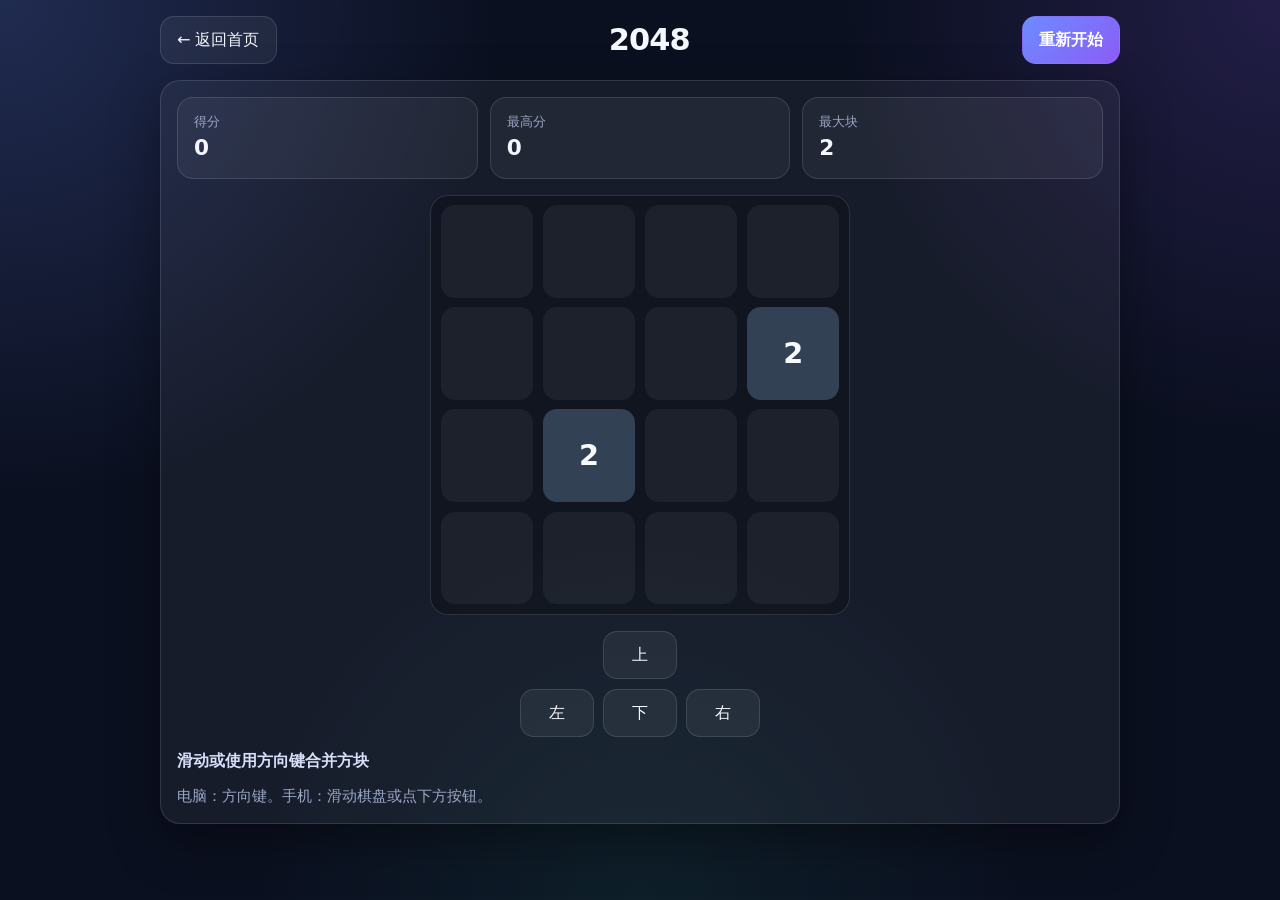
==== games/2048/index.html @ 2c10c1f5 "初始化静态小游戏平台并接入五个可玩小游戏 新增响应式首页卡片入口，支持跳转到贪吃蛇、井字棋、记忆翻牌、2048、打砖块，游戏页可一键返回平台首页。" ====
<!DOCTYPE html>
<html lang="zh-CN">
<head>
  <meta charset="UTF-8" />
  <meta name="viewport" content="width=device-width, initial-scale=1, viewport-fit=cover, user-scalable=no" />
  <meta name="theme-color" content="#0b1020" />
  <title>2048 · 小游戏中心</title>
  <link rel="stylesheet" href="../../css/style.css" />
  <style>
    .grid-2048 {
      display: grid;
      grid-template-columns: repeat(4, 1fr);
      gap: 0.6rem;
      width: min(420px, 100%);
      margin: 0 auto;
      padding: 0.6rem;
      border-radius: 18px;
      background: rgba(0,0,0,0.25);
      border: 1px solid var(--border);
      touch-action: none;
    }
    .tile {
      aspect-ratio: 1;
      display: grid;
      place-items: center;
      border-radius: 14px;
      background: rgba(255,255,255,0.05);
      font-size: clamp(1.1rem, 5vw, 1.8rem);
      font-weight: 700;
      color: #f8fafc;
    }
    .t2 { background: #334155; }
    .t4 { background: #475569; }
    .t8 { background: #b45309; }
    .t16 { background: #c2410c; }
    .t32 { background: #dc2626; }
    .t64 { background: #e11d48; }
    .t128 { background: #7c3aed; font-size: clamp(1rem, 4.4vw, 1.5rem); }
    .t256 { background: #6d28d9; font-size: clamp(1rem, 4.4vw, 1.5rem); }
    .t512 { background: #4f46e5; font-size: clamp(1rem, 4.4vw, 1.5rem); }
    .t1024 { background: #2563eb; font-size: clamp(0.9rem, 3.8vw, 1.25rem); }
    .t2048, .t4096, .t8192 { background: #059669; font-size: clamp(0.85rem, 3.5vw, 1.15rem); }
  </style>
</head>
<body>
  <main class="game-shell">
    <div class="topbar">
      <button class="btn" type="button" data-back-home>← 返回首页</button>
      <h1>2048</h1>
      <button class="btn btn-primary" id="restartBtn" type="button">重新开始</button>
    </div>
    <section class="panel">
      <div class="score-row">
        <div class="score-box"><span>得分</span><strong id="score">0</strong></div>
        <div class="score-box"><span>最高分</span><strong id="best">0</strong></div>
        <div class="score-box"><span>最大块</span><strong id="maxTile">0</strong></div>
      </div>
      <div class="grid-2048" id="board" aria-label="2048 棋盘"></div>
      <div class="controls" aria-label="方向控制">
        <span class="spacer"></span>
        <button class="btn" type="button" data-dir="up">上</button>
        <span class="spacer"></span>
        <button class="btn" type="button" data-dir="left">左</button>
        <button class="btn" type="button" data-dir="down">下</button>
        <button class="btn" type="button" data-dir="right">右</button>
      </div>
      <p class="status" id="status">滑动或使用方向键合并方块</p>
      <p class="hint">电脑：方向键。手机：滑动棋盘或点下方按钮。</p>
    </section>
  </main>
  <script src="../../js/common.js"></script>
  <script>
    const boardEl = document.getElementById("board");
    const scoreEl = document.getElementById("score");
    const bestEl = document.getElementById("best");
    const maxEl = document.getElementById("maxTile");
    const statusEl = document.getElementById("status");
    const BEST_KEY = "gc_2048_best";
    let grid, score, best, touchStart;

    best = GameCenter.storage.get(BEST_KEY, 0);
    bestEl.textContent = best;

    function emptyCells() {
      const list = [];
      for (let r = 0; r < 4; r++) for (let c = 0; c < 4; c++) if (!grid[r][c]) list.push([r, c]);
      return list;
    }

    function addRandom() {
      const list = emptyCells();
      if (!list.length) return;
      const [r, c] = list[Math.floor(Math.random() * list.length)];
      grid[r][c] = Math.random() < 0.9 ? 2 : 4;
    }

    function render() {
      boardEl.innerHTML = "";
      let maxTile = 0;
      for (let r = 0; r < 4; r++) {
        for (let c = 0; c < 4; c++) {
          const v = grid[r][c];
          maxTile = Math.max(maxTile, v);
          const div = document.createElement("div");
          div.className = "tile" + (v ? " t" + Math.min(v, 8192) : "");
          div.textContent = v || "";
          boardEl.appendChild(div);
        }
      }
      scoreEl.textContent = score;
      maxEl.textContent = maxTile;
      if (score > best) {
        best = score;
        bestEl.textContent = best;
        GameCenter.storage.set(BEST_KEY, best);
      }
    }

    function slide(line) {
      const nums = line.filter(Boolean);
      const out = [];
      let gained = 0;
      for (let i = 0; i < nums.length; i++) {
        if (nums[i] === nums[i + 1]) {
          out.push(nums[i] * 2);
          gained += nums[i] * 2;
          i++;
        } else {
          out.push(nums[i]);
        }
      }
      while (out.length < 4) out.push(0);
      return { line: out, gained, changed: out.some((v, i) => v !== line[i]) };
    }

    function move(dir) {
      let changed = false;
      let gained = 0;
      const next = grid.map((row) => row.slice());
      const apply = (getter, setter) => {
        for (let i = 0; i < 4; i++) {
          const line = getter(i);
          const res = slide(line);
          setter(i, res.line);
          gained += res.gained;
          changed = changed || res.changed;
        }
      };
      if (dir === "left") apply((r) => next[r], (r, line) => { next[r] = line; });
      if (dir === "right") apply((r) => next[r].slice().reverse(), (r, line) => { next[r] = line.reverse(); });
      if (dir === "up") apply((c) => [next[0][c], next[1][c], next[2][c], next[3][c]], (c, line) => {
        for (let r = 0; r < 4; r++) next[r][c] = line[r];
      });
      if (dir === "down") apply((c) => [next[3][c], next[2][c], next[1][c], next[0][c]], (c, line) => {
        for (let r = 0; r < 4; r++) next[3 - r][c] = line[r];
      });
      if (!changed) return;
      grid = next;
      score += gained;
      addRandom();
      render();
      if (won()) statusEl.textContent = "太强了！已经达到 2048";
      else if (lost()) statusEl.textContent = "没有可移动步数，游戏结束";
      else statusEl.textContent = "继续合并更高数字";
    }

    function won() {
      return grid.some((row) => row.some((v) => v >= 2048));
    }

    function lost() {
      if (emptyCells().length) return false;
      for (let r = 0; r < 4; r++) {
        for (let c = 0; c < 4; c++) {
          const v = grid[r][c];
          if ((c < 3 && grid[r][c + 1] === v) || (r < 3 && grid[r + 1][c] === v)) return false;
        }
      }
      return true;
    }

    function start() {
      grid = Array.from({ length: 4 }, () => Array(4).fill(0));
      score = 0;
      addRandom();
      addRandom();
      statusEl.textContent = "滑动或使用方向键合并方块";
      render();
    }

    const keyMap = {
      ArrowUp: "up", ArrowDown: "down", ArrowLeft: "left", ArrowRight: "right",
      w: "up", s: "down", a: "left", d: "right",
      W: "up", S: "down", A: "left", D: "right",
    };
    window.addEventListener("keydown", (e) => {
      const dir = keyMap[e.key];
      if (!dir) return;
      e.preventDefault();
      move(dir);
    });
    document.querySelectorAll("[data-dir]").forEach((btn) => {
      btn.addEventListener("click", () => move(btn.dataset.dir));
    });
    boardEl.addEventListener("touchstart", (e) => {
      const t = e.changedTouches[0];
      touchStart = { x: t.clientX, y: t.clientY };
    }, { passive: true });
    boardEl.addEventListener("touchend", (e) => {
      if (!touchStart) return;
      const t = e.changedTouches[0];
      const dx = t.clientX - touchStart.x;
      const dy = t.clientY - touchStart.y;
      if (Math.abs(dx) < 24 && Math.abs(dy) < 24) return;
      if (Math.abs(dx) > Math.abs(dy)) move(dx > 0 ? "right" : "left");
      else move(dy > 0 ? "down" : "up");
    }, { passive: true });

    document.getElementById("restartBtn").addEventListener("click", start);
    start();
  </script>
</body>
</html>
---- css/style.css ----
:root {
  --bg: #0b1020;
  --bg-soft: #121933;
  --card: rgba(255, 255, 255, 0.06);
  --card-hover: rgba(255, 255, 255, 0.1);
  --border: rgba(255, 255, 255, 0.12);
  --text: #f4f7ff;
  --muted: #9aa6c5;
  --primary: #6c8cff;
  --primary-2: #8b5cf6;
  --success: #34d399;
  --danger: #f87171;
  --warning: #fbbf24;
  --shadow: 0 18px 50px rgba(0, 0, 0, 0.35);
  --radius: 20px;
  --safe-top: env(safe-area-inset-top, 0px);
  --safe-bottom: env(safe-area-inset-bottom, 0px);
  --safe-left: env(safe-area-inset-left, 0px);
  --safe-right: env(safe-area-inset-right, 0px);
}

* {
  box-sizing: border-box;
  -webkit-tap-highlight-color: transparent;
}

html, body {
  margin: 0;
  padding: 0;
  min-height: 100%;
}

body {
  font-family: "SF Pro Display", "PingFang SC", "Segoe UI", system-ui, -apple-system, sans-serif;
  color: var(--text);
  background:
    radial-gradient(circle at top left, rgba(108, 140, 255, 0.22), transparent 32%),
    radial-gradient(circle at top right, rgba(139, 92, 246, 0.18), transparent 28%),
    radial-gradient(circle at bottom, rgba(52, 211, 153, 0.08), transparent 35%),
    var(--bg);
  background-attachment: fixed;
  line-height: 1.5;
}

a {
  color: inherit;
  text-decoration: none;
}

button, input {
  font: inherit;
}

.page {
  width: min(1120px, calc(100% - 2rem));
  margin: 0 auto;
  padding: calc(1.25rem + var(--safe-top)) 0 calc(2rem + var(--safe-bottom));
}

.hero {
  display: grid;
  gap: 1rem;
  margin-bottom: 1.5rem;
}

.hero-badge {
  display: inline-flex;
  align-items: center;
  gap: 0.5rem;
  width: fit-content;
  padding: 0.45rem 0.85rem;
  border-radius: 999px;
  background: rgba(108, 140, 255, 0.12);
  border: 1px solid rgba(108, 140, 255, 0.25);
  color: #c7d4ff;
  font-size: 0.875rem;
}

.hero h1 {
  margin: 0;
  font-size: clamp(2rem, 5vw, 3.2rem);
  letter-spacing: -0.04em;
  line-height: 1.1;
}

.hero p {
  margin: 0;
  max-width: 42rem;
  color: var(--muted);
  font-size: 1.02rem;
}

.stats {
  display: flex;
  flex-wrap: wrap;
  gap: 0.75rem;
}

.stat {
  min-width: 7.5rem;
  padding: 0.9rem 1rem;
  border-radius: 16px;
  background: var(--card);
  border: 1px solid var(--border);
  backdrop-filter: blur(12px);
}

.stat strong {
  display: block;
  font-size: 1.25rem;
}

.stat span {
  color: var(--muted);
  font-size: 0.875rem;
}

.game-grid {
  display: grid;
  grid-template-columns: repeat(auto-fill, minmax(240px, 1fr));
  gap: 1rem;
}

.game-card {
  position: relative;
  overflow: hidden;
  display: flex;
  flex-direction: column;
  min-height: 240px;
  padding: 1.15rem;
  border-radius: var(--radius);
  background: linear-gradient(180deg, rgba(255, 255, 255, 0.08), rgba(255, 255, 255, 0.03));
  border: 1px solid var(--border);
  box-shadow: var(--shadow);
  transition: transform 0.2s ease, border-color 0.2s ease, background 0.2s ease;
}

.game-card::before {
  content: "";
  position: absolute;
  inset: auto -20% -35% auto;
  width: 180px;
  height: 180px;
  border-radius: 50%;
  background: var(--accent, rgba(108, 140, 255, 0.35));
  filter: blur(18px);
  opacity: 0.55;
  pointer-events: none;
}

.game-card:hover,
.game-card:focus-visible {
  transform: translateY(-4px);
  border-color: rgba(255, 255, 255, 0.22);
  background: var(--card-hover);
  outline: none;
}

.game-card .icon {
  position: relative;
  z-index: 1;
  width: 3.2rem;
  height: 3.2rem;
  display: grid;
  place-items: center;
  border-radius: 16px;
  background: rgba(255, 255, 255, 0.08);
  font-size: 1.6rem;
  margin-bottom: 1rem;
}

.game-card h2 {
  position: relative;
  z-index: 1;
  margin: 0 0 0.45rem;
  font-size: 1.3rem;
}

.game-card p {
  position: relative;
  z-index: 1;
  margin: 0;
  color: var(--muted);
  flex: 1;
}

.game-card .meta {
  position: relative;
  z-index: 1;
  display: flex;
  justify-content: space-between;
  align-items: center;
  gap: 0.75rem;
  margin-top: 1.1rem;
  color: #d7def7;
  font-size: 0.9rem;
}

.pill {
  display: inline-flex;
  align-items: center;
  padding: 0.3rem 0.7rem;
  border-radius: 999px;
  background: rgba(255, 255, 255, 0.08);
  border: 1px solid rgba(255, 255, 255, 0.08);
}

.play-link {
  color: #c9d6ff;
  font-weight: 600;
}

.footer-note {
  margin-top: 1.75rem;
  color: var(--muted);
  font-size: 0.92rem;
  text-align: center;
}

/* Shared game shell */
.game-shell {
  width: min(960px, calc(100% - 1.5rem));
  margin: 0 auto;
  padding: calc(1rem + var(--safe-top)) 0 calc(1.5rem + var(--safe-bottom));
}

.topbar {
  display: flex;
  align-items: center;
  justify-content: space-between;
  gap: 0.75rem;
  margin-bottom: 1rem;
}

.topbar h1 {
  margin: 0;
  font-size: clamp(1.35rem, 4vw, 1.9rem);
  letter-spacing: -0.03em;
}

.btn {
  appearance: none;
  border: 1px solid var(--border);
  background: rgba(255, 255, 255, 0.06);
  color: var(--text);
  border-radius: 14px;
  padding: 0.7rem 1rem;
  cursor: pointer;
  transition: transform 0.15s ease, background 0.15s ease, border-color 0.15s ease;
  white-space: nowrap;
}

.btn:hover,
.btn:focus-visible {
  background: rgba(255, 255, 255, 0.12);
  border-color: rgba(255, 255, 255, 0.22);
  outline: none;
}

.btn:active {
  transform: scale(0.98);
}

.btn-primary {
  background: linear-gradient(135deg, var(--primary), var(--primary-2));
  border-color: transparent;
  color: white;
  font-weight: 600;
}

.btn-primary:hover,
.btn-primary:focus-visible {
  background: linear-gradient(135deg, #7b98ff, #9b74ff);
}

.panel {
  background: rgba(255, 255, 255, 0.05);
  border: 1px solid var(--border);
  border-radius: var(--radius);
  box-shadow: var(--shadow);
  padding: 1rem;
}

.panel + .panel {
  margin-top: 1rem;
}

.score-row {
  display: flex;
  flex-wrap: wrap;
  gap: 0.75rem;
  margin-bottom: 1rem;
}

.score-box {
  flex: 1;
  min-width: 100px;
  padding: 0.85rem 1rem;
  border-radius: 16px;
  background: rgba(255, 255, 255, 0.05);
  border: 1px solid var(--border);
}

.score-box span {
  display: block;
  color: var(--muted);
  font-size: 0.82rem;
}

.score-box strong {
  font-size: 1.35rem;
}

.hint {
  color: var(--muted);
  font-size: 0.92rem;
  margin: 0.75rem 0 0;
}

.canvas-wrap {
  display: grid;
  place-items: center;
  overflow: hidden;
}

canvas, .board {
  max-width: 100%;
  touch-action: none;
  border-radius: 16px;
  background: #0a0f1d;
  border: 1px solid var(--border);
}

.controls {
  display: grid;
  grid-template-columns: repeat(3, minmax(0, 1fr));
  gap: 0.6rem;
  max-width: 240px;
  margin: 1rem auto 0;
}

.controls .btn {
  min-height: 48px;
}

.controls .spacer {
  visibility: hidden;
}

.status {
  min-height: 1.5rem;
  margin: 0.75rem 0 0;
  color: #d7def7;
  font-weight: 600;
}

@media (max-width: 640px) {
  .page {
    width: min(100%, calc(100% - 1.25rem));
  }

  .game-shell {
    width: min(100%, calc(100% - 1rem));
  }

  .topbar {
    flex-wrap: wrap;
  }

  .hero p {
    font-size: 0.98rem;
  }
}
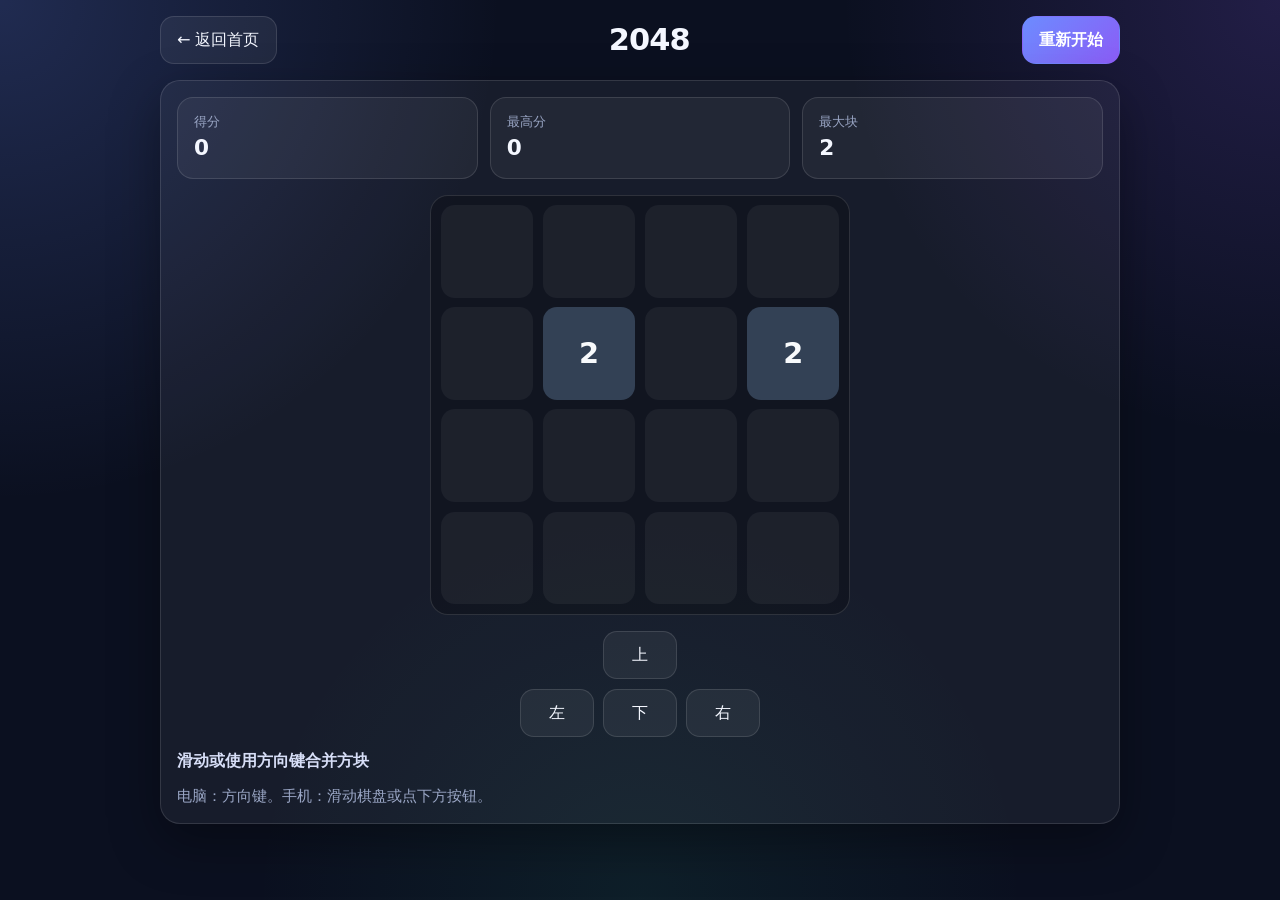
==== commit 0c15c757: "为平台与各游戏补充交互动画 首页增加入场与卡片动效，记忆翻牌、井字棋、2048、贪吃蛇、打砖块、密码推理补充得分反馈、胜负提示与操作动画。" ====
--- a/games/2048/index.html
+++ b/games/2048/index.html
@@ -28,6 +28,13 @@
       font-size: clamp(1.1rem, 5vw, 1.8rem);
       font-weight: 700;
       color: #f8fafc;
+      transition: transform 0.15s ease, background 0.2s ease;
+    }
+    .tile.new {
+      animation: gc-pop 0.28s ease;
+    }
+    .tile.merged {
+      animation: gc-pulse 0.28s ease;
     }
     .t2 { background: #334155; }
     .t4 { background: #475569; }
@@ -43,7 +50,7 @@
   </style>
 </head>
 <body>
-  <main class="game-shell">
+  <main class="game-shell anim-page">
     <div class="topbar">
       <button class="btn" type="button" data-back-home>← 返回首页</button>
       <h1>2048</h1>
@@ -94,26 +101,40 @@
       grid[r][c] = Math.random() < 0.9 ? 2 : 4;
     }
 
-    function render() {
+    let prevGrid = null;
+    let spawnCell = null;
+    let mergedCells = new Set();
+
+    function render(opts = {}) {
       boardEl.innerHTML = "";
       let maxTile = 0;
+      const showNew = opts.showNew !== false;
       for (let r = 0; r < 4; r++) {
         for (let c = 0; c < 4; c++) {
           const v = grid[r][c];
           maxTile = Math.max(maxTile, v);
           const div = document.createElement("div");
-          div.className = "tile" + (v ? " t" + Math.min(v, 8192) : "");
+          let cls = "tile" + (v ? " t" + Math.min(v, 8192) : "");
+          if (showNew && spawnCell && spawnCell[0] === r && spawnCell[1] === c && v) cls += " new";
+          if (mergedCells.has(r + "," + c) && v) cls += " merged";
+          div.className = cls;
           div.textContent = v || "";
           boardEl.appendChild(div);
         }
       }
+      const oldScore = Number(scoreEl.textContent) || 0;
       scoreEl.textContent = score;
+      if (score > oldScore) GameCenter.bump(scoreEl);
       maxEl.textContent = maxTile;
       if (score > best) {
         best = score;
         bestEl.textContent = best;
+        GameCenter.bump(bestEl);
         GameCenter.storage.set(BEST_KEY, best);
       }
+      prevGrid = grid.map((row) => row.slice());
+      spawnCell = null;
+      mergedCells = new Set();
     }
 
     function slide(line) {
@@ -155,12 +176,34 @@
         for (let r = 0; r < 4; r++) next[3 - r][c] = line[r];
       });
       if (!changed) return;
+      // detect merges by increased values that existed before
+      mergedCells = new Set();
+      for (let r = 0; r < 4; r++) {
+        for (let c = 0; c < 4; c++) {
+          if (next[r][c] && grid[r][c] && next[r][c] > grid[r][c]) {
+            mergedCells.add(r + "," + c);
+          } else if (next[r][c] && next[r][c] >= 4) {
+            // also mark pure merge landing if value is power and came from empty-ish transitions
+            const beforeCount = grid.flat().filter((x) => x === next[r][c] / 2).length;
+            const afterCount = next.flat().filter((x) => x === next[r][c] / 2).length;
+            if (beforeCount > afterCount && next[r][c] !== grid[r][c]) mergedCells.add(r + "," + c);
+          }
+        }
+      }
       grid = next;
       score += gained;
+      const beforeEmpty = emptyCells();
       addRandom();
+      // find spawn
+      for (let r = 0; r < 4; r++) {
+        for (let c = 0; c < 4; c++) {
+          const wasEmpty = beforeEmpty.some(([er, ec]) => er === r && ec === c);
+          if (wasEmpty && grid[r][c]) spawnCell = [r, c];
+        }
+      }
       render();
-      if (won()) statusEl.textContent = "太强了！已经达到 2048";
-      else if (lost()) statusEl.textContent = "没有可移动步数，游戏结束";
+      if (won()) GameCenter.flashStatus(statusEl, "success", "太强了！已经达到 2048");
+      else if (lost()) GameCenter.flashStatus(statusEl, "fail", "没有可移动步数，游戏结束");
       else statusEl.textContent = "继续合并更高数字";
     }
 
--- a/css/style.css
+++ b/css/style.css
@@ -371,3 +371,147 @@
     font-size: 0.98rem;
   }
 }
+
+
+/* ===== Animations ===== */
+@keyframes gc-fade-up {
+  from { opacity: 0; transform: translateY(18px); }
+  to { opacity: 1; transform: translateY(0); }
+}
+
+@keyframes gc-fade-in {
+  from { opacity: 0; }
+  to { opacity: 1; }
+}
+
+@keyframes gc-pop {
+  0% { transform: scale(0.7); opacity: 0; }
+  70% { transform: scale(1.08); opacity: 1; }
+  100% { transform: scale(1); opacity: 1; }
+}
+
+@keyframes gc-pulse {
+  0%, 100% { transform: scale(1); }
+  50% { transform: scale(1.06); }
+}
+
+@keyframes gc-shake {
+  0%, 100% { transform: translateX(0); }
+  20% { transform: translateX(-6px); }
+  40% { transform: translateX(6px); }
+  60% { transform: translateX(-4px); }
+  80% { transform: translateX(4px); }
+}
+
+@keyframes gc-glow {
+  0%, 100% { box-shadow: 0 0 0 0 rgba(108, 140, 255, 0.0); }
+  50% { box-shadow: 0 0 0 8px rgba(108, 140, 255, 0.12); }
+}
+
+@keyframes gc-score-bump {
+  0% { transform: scale(1); }
+  40% { transform: scale(1.18); color: #a5b4fc; }
+  100% { transform: scale(1); }
+}
+
+@keyframes gc-win-flash {
+  0%, 100% { filter: brightness(1); }
+  50% { filter: brightness(1.25); }
+}
+
+@keyframes gc-float {
+  0%, 100% { transform: translateY(0); }
+  50% { transform: translateY(-4px); }
+}
+
+.anim-page {
+  animation: gc-fade-up 0.55s ease both;
+}
+
+.anim-stagger > * {
+  animation: gc-fade-up 0.5s ease both;
+}
+
+.anim-stagger > *:nth-child(1) { animation-delay: 0.04s; }
+.anim-stagger > *:nth-child(2) { animation-delay: 0.1s; }
+.anim-stagger > *:nth-child(3) { animation-delay: 0.16s; }
+.anim-stagger > *:nth-child(4) { animation-delay: 0.22s; }
+.anim-stagger > *:nth-child(5) { animation-delay: 0.28s; }
+.anim-stagger > *:nth-child(6) { animation-delay: 0.34s; }
+.anim-stagger > *:nth-child(7) { animation-delay: 0.4s; }
+.anim-stagger > *:nth-child(8) { animation-delay: 0.46s; }
+
+.game-card {
+  transition: transform 0.28s cubic-bezier(.2,.8,.2,1), border-color 0.2s ease, background 0.2s ease, box-shadow 0.28s ease;
+}
+
+.game-card:hover,
+.game-card:focus-visible {
+  box-shadow: 0 22px 55px rgba(0, 0, 0, 0.42);
+}
+
+.game-card .icon {
+  transition: transform 0.28s ease;
+  animation: gc-float 3.2s ease-in-out infinite;
+}
+
+.game-card:hover .icon,
+.game-card:focus-visible .icon {
+  transform: scale(1.08) rotate(-4deg);
+  animation: none;
+}
+
+.game-card .play-link {
+  transition: transform 0.2s ease, color 0.2s ease;
+}
+
+.game-card:hover .play-link {
+  transform: translateX(4px);
+  color: #e8edff;
+}
+
+.btn, .btn-primary {
+  transition: transform 0.15s ease, background 0.15s ease, border-color 0.15s ease, box-shadow 0.2s ease;
+}
+
+.btn-primary:hover,
+.btn-primary:focus-visible {
+  box-shadow: 0 10px 24px rgba(108, 140, 255, 0.28);
+}
+
+.score-box strong.bump {
+  display: inline-block;
+  animation: gc-score-bump 0.35s ease;
+}
+
+.status.success-anim,
+.success-anim {
+  animation: gc-pop 0.4s ease;
+  color: var(--success);
+}
+
+.status.fail-anim,
+.fail-anim {
+  animation: gc-shake 0.4s ease;
+  color: var(--danger);
+}
+
+.score-box strong {
+  display: inline-block;
+  transform-origin: center;
+}
+
+.panel {
+  animation: gc-fade-up 0.45s ease both;
+}
+
+.topbar {
+  animation: gc-fade-in 0.35s ease both;
+}
+
+@media (prefers-reduced-motion: reduce) {
+  *, *::before, *::after {
+    animation: none !important;
+    transition: none !important;
+  }
+}
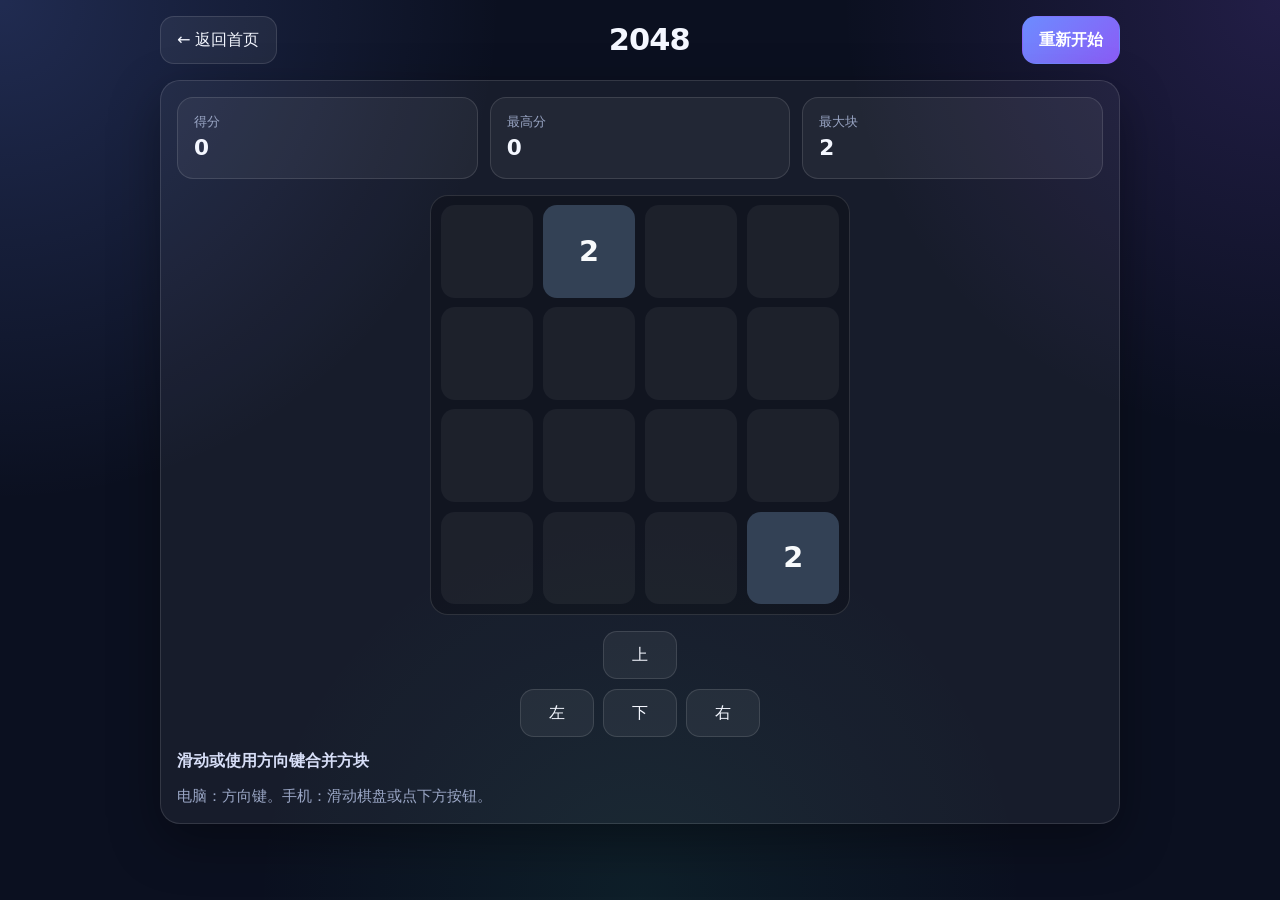
==== commit c3a360de: "优化移动端视口与萌宠关卡可解性" ====
--- a/games/2048/index.html
+++ b/games/2048/index.html
@@ -2,7 +2,7 @@
 <html lang="zh-CN">
 <head>
   <meta charset="UTF-8" />
-  <meta name="viewport" content="width=device-width, initial-scale=1, viewport-fit=cover, user-scalable=no" />
+  <meta name="viewport" content="width=device-width, initial-scale=1, maximum-scale=1, user-scalable=no, viewport-fit=cover" />
   <meta name="theme-color" content="#0b1020" />
   <title>2048 · 小游戏中心</title>
   <link rel="stylesheet" href="../../css/style.css" />
--- a/css/style.css
+++ b/css/style.css
@@ -24,10 +24,17 @@
   -webkit-tap-highlight-color: transparent;
 }
 
-html, body {
+html {
+  min-height: 100%;
+  min-height: 100dvh;
+  touch-action: manipulation;
+}
+
+body {
   margin: 0;
+  min-height: 100vh;
+  min-height: 100dvh;
   padding: 0;
-  min-height: 100%;
 }
 
 body {
@@ -53,6 +60,8 @@
 
 .page {
   width: min(1120px, calc(100% - 2rem));
+  min-height: 100vh;
+  min-height: 100dvh;
   margin: 0 auto;
   padding: calc(1.25rem + var(--safe-top)) 0 calc(2rem + var(--safe-bottom));
 }
@@ -220,6 +229,8 @@
 /* Shared game shell */
 .game-shell {
   width: min(960px, calc(100% - 1.5rem));
+  min-height: 100vh;
+  min-height: 100dvh;
   margin: 0 auto;
   padding: calc(1rem + var(--safe-top)) 0 calc(1.5rem + var(--safe-bottom));
 }
